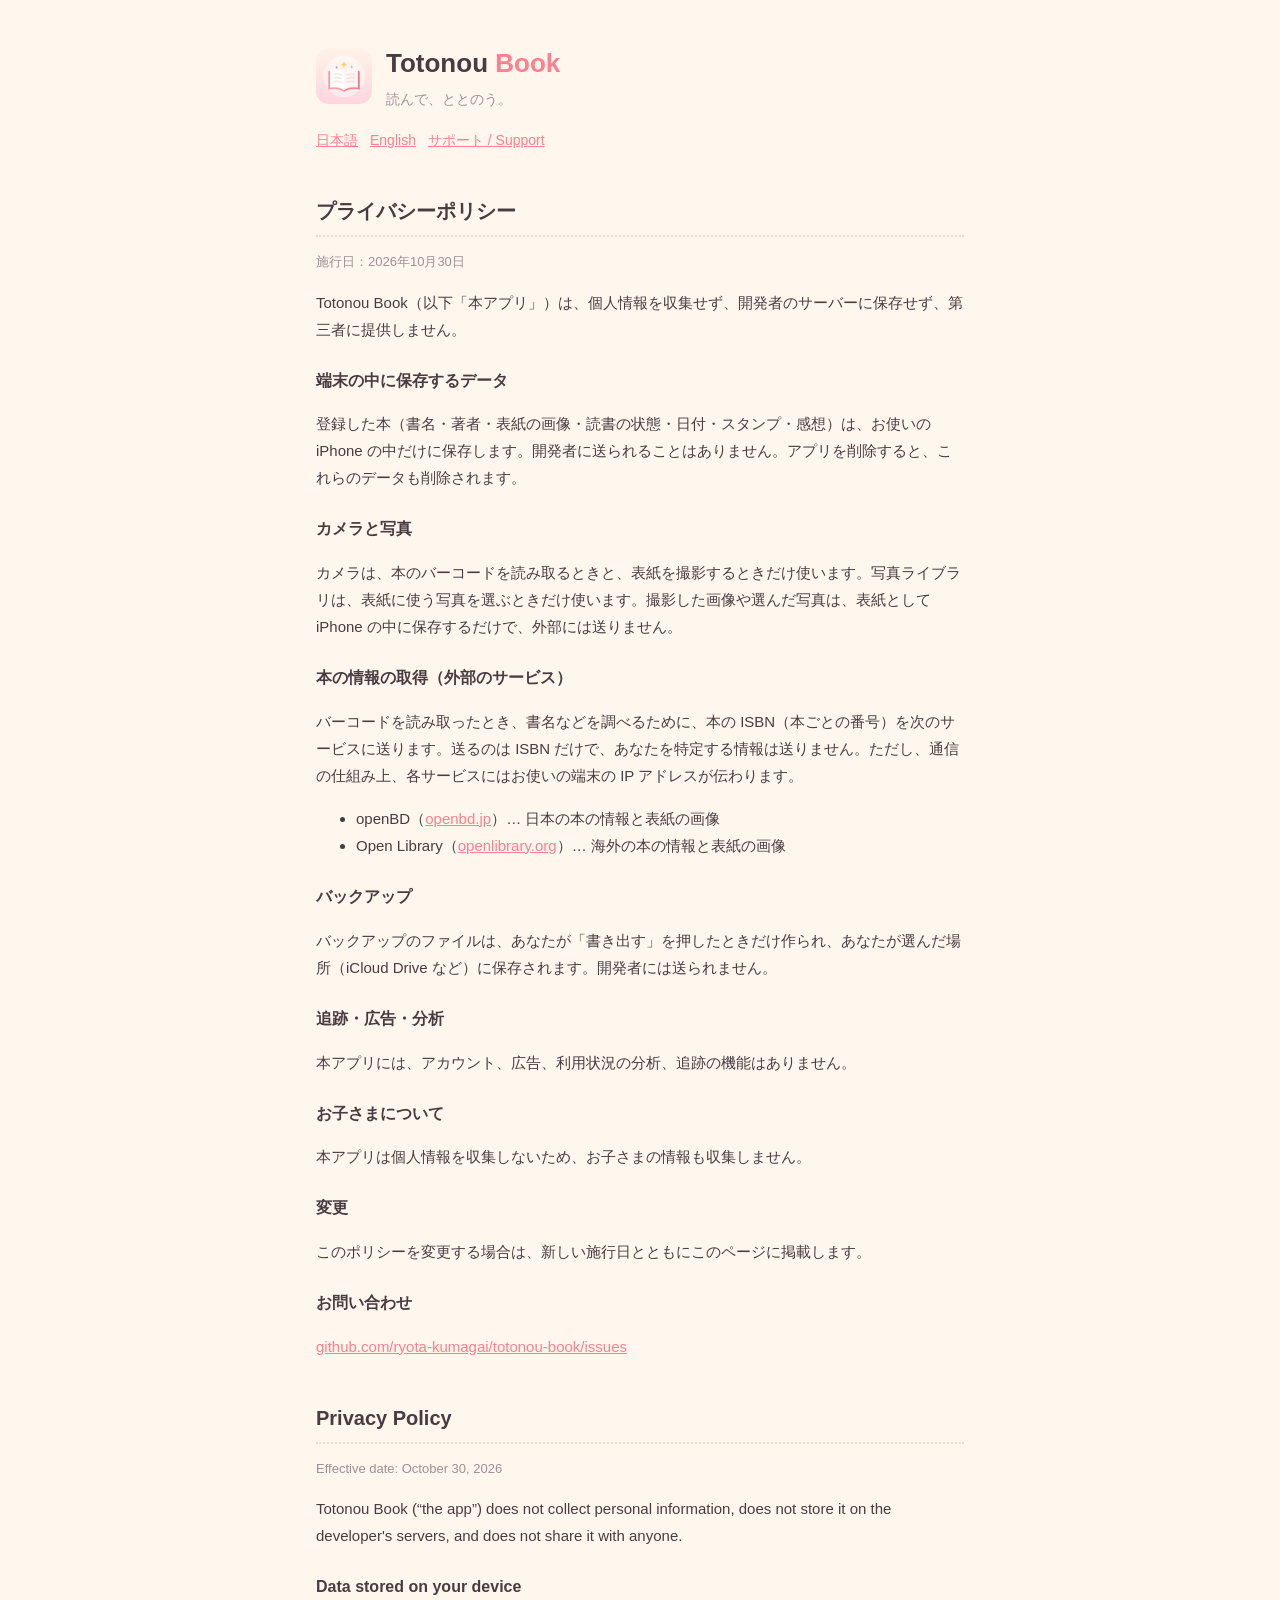
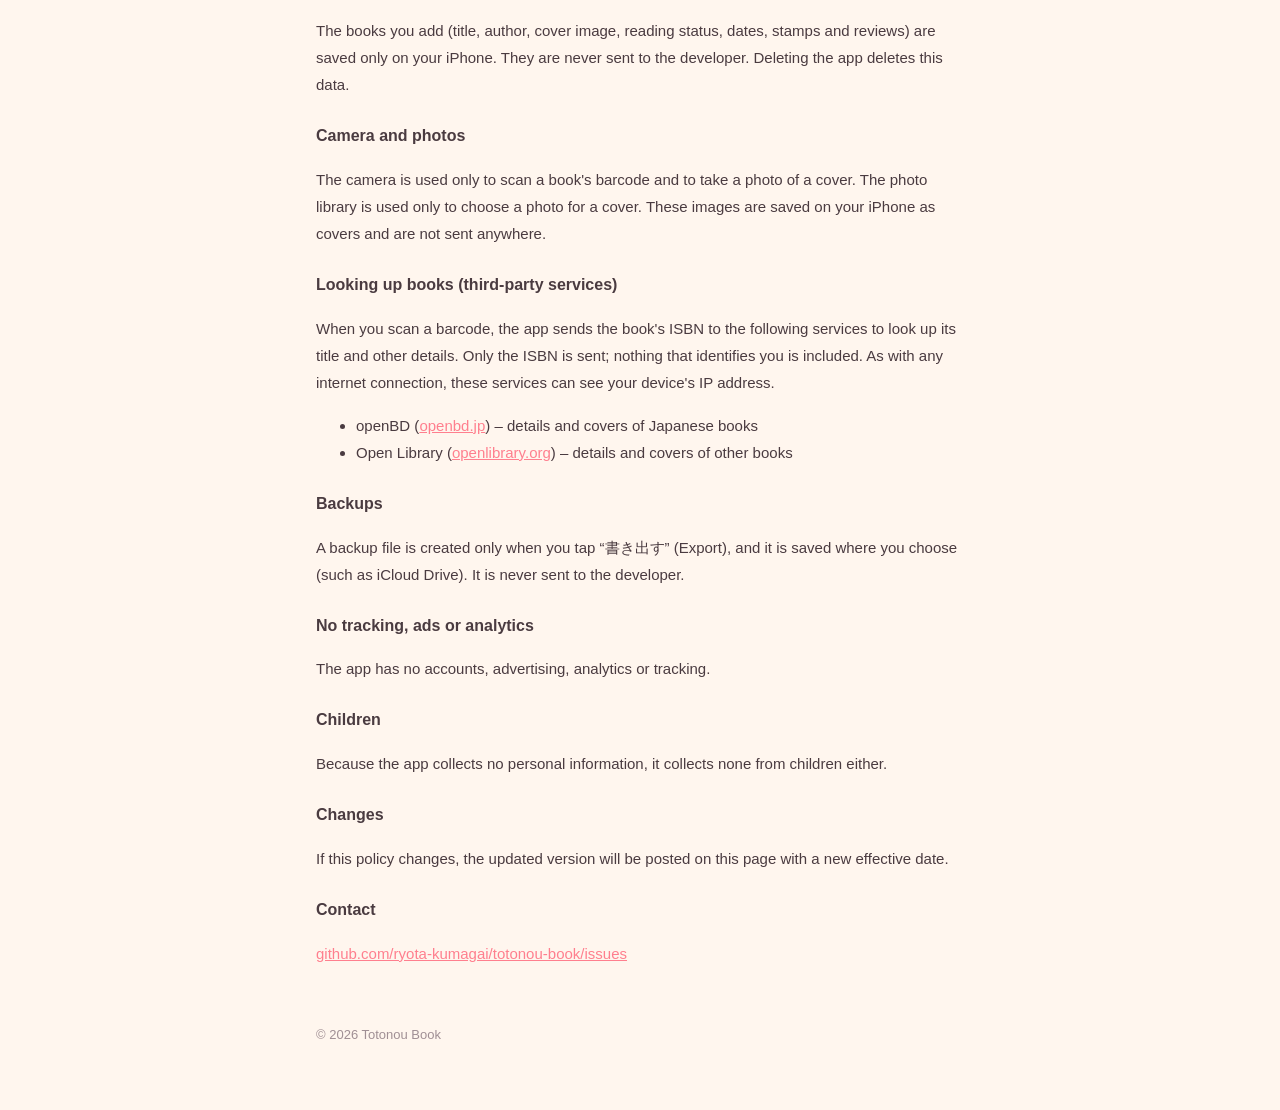
==== privacy.html @ 6d39fa49 "Add support and privacy policy pages" ====
<!doctype html>
<html lang="ja">
<head>
<meta charset="utf-8">
<meta name="viewport" content="width=device-width, initial-scale=1">
<title>Totonou Book – プライバシーポリシー / Privacy Policy</title>
<link rel="stylesheet" href="style.css">
</head>
<body>
<main>
  <header>
    <img class="icon" src="icon.png" alt="">
    <div><h1>Totonou <span>Book</span></h1><p class="tagline">読んで、ととのう。</p></div>
  </header>
  <nav><a href="#ja">日本語</a><a href="#en">English</a><a href="index.html">サポート / Support</a></nav>

  <section id="ja">
    <h2>プライバシーポリシー</h2>
    <p class="note">施行日：2026年10月30日</p>
    <p>Totonou Book（以下「本アプリ」）は、個人情報を収集せず、開発者のサーバーに保存せず、第三者に提供しません。</p>
    <h3>端末の中に保存するデータ</h3>
    <p>登録した本（書名・著者・表紙の画像・読書の状態・日付・スタンプ・感想）は、お使いの iPhone の中だけに保存します。開発者に送られることはありません。アプリを削除すると、これらのデータも削除されます。</p>
    <h3>カメラと写真</h3>
    <p>カメラは、本のバーコードを読み取るときと、表紙を撮影するときだけ使います。写真ライブラリは、表紙に使う写真を選ぶときだけ使います。撮影した画像や選んだ写真は、表紙として iPhone の中に保存するだけで、外部には送りません。</p>
    <h3>本の情報の取得（外部のサービス）</h3>
    <p>バーコードを読み取ったとき、書名などを調べるために、本の ISBN（本ごとの番号）を次のサービスに送ります。送るのは ISBN だけで、あなたを特定する情報は送りません。ただし、通信の仕組み上、各サービスにはお使いの端末の IP アドレスが伝わります。</p>
    <ul>
      <li>openBD（<a href="https://openbd.jp/">openbd.jp</a>）… 日本の本の情報と表紙の画像</li>
      <li>Open Library（<a href="https://openlibrary.org/">openlibrary.org</a>）… 海外の本の情報と表紙の画像</li>
    </ul>
    <h3>バックアップ</h3>
    <p>バックアップのファイルは、あなたが「書き出す」を押したときだけ作られ、あなたが選んだ場所（iCloud Drive など）に保存されます。開発者には送られません。</p>
    <h3>追跡・広告・分析</h3>
    <p>本アプリには、アカウント、広告、利用状況の分析、追跡の機能はありません。</p>
    <h3>お子さまについて</h3>
    <p>本アプリは個人情報を収集しないため、お子さまの情報も収集しません。</p>
    <h3>変更</h3>
    <p>このポリシーを変更する場合は、新しい施行日とともにこのページに掲載します。</p>
    <h3>お問い合わせ</h3>
    <p><a href="https://github.com/ryota-kumagai/totonou-book/issues">github.com/ryota-kumagai/totonou-book/issues</a></p>
  </section>

  <section id="en" lang="en">
    <h2>Privacy Policy</h2>
    <p class="note">Effective date: October 30, 2026</p>
    <p>Totonou Book (“the app”) does not collect personal information, does not store it on the developer's servers, and does not share it with anyone.</p>
    <h3>Data stored on your device</h3>
    <p>The books you add (title, author, cover image, reading status, dates, stamps and reviews) are saved only on your iPhone. They are never sent to the developer. Deleting the app deletes this data.</p>
    <h3>Camera and photos</h3>
    <p>The camera is used only to scan a book's barcode and to take a photo of a cover. The photo library is used only to choose a photo for a cover. These images are saved on your iPhone as covers and are not sent anywhere.</p>
    <h3>Looking up books (third-party services)</h3>
    <p>When you scan a barcode, the app sends the book's ISBN to the following services to look up its title and other details. Only the ISBN is sent; nothing that identifies you is included. As with any internet connection, these services can see your device's IP address.</p>
    <ul>
      <li>openBD (<a href="https://openbd.jp/">openbd.jp</a>) – details and covers of Japanese books</li>
      <li>Open Library (<a href="https://openlibrary.org/">openlibrary.org</a>) – details and covers of other books</li>
    </ul>
    <h3>Backups</h3>
    <p>A backup file is created only when you tap “書き出す” (Export), and it is saved where you choose (such as iCloud Drive). It is never sent to the developer.</p>
    <h3>No tracking, ads or analytics</h3>
    <p>The app has no accounts, advertising, analytics or tracking.</p>
    <h3>Children</h3>
    <p>Because the app collects no personal information, it collects none from children either.</p>
    <h3>Changes</h3>
    <p>If this policy changes, the updated version will be posted on this page with a new effective date.</p>
    <h3>Contact</h3>
    <p><a href="https://github.com/ryota-kumagai/totonou-book/issues">github.com/ryota-kumagai/totonou-book/issues</a></p>
  </section>

  <footer>© 2026 Totonou Book</footer>
</main>
</body>
</html>
---- style.css ----
:root { --bg: #fff6ee; --card: #ffffff; --text: #4a3b40; --sub: #a08f94; --accent: #ff7f8e; --line: #f3d9c9; }
* { box-sizing: border-box; }
body { margin: 0; background: var(--bg); color: var(--text);
  font-family: -apple-system, "Hiragino Maru Gothic ProN", "Hiragino Sans", "Noto Sans JP", sans-serif; line-height: 1.8; }
main { max-width: 680px; margin: 0 auto; padding: 40px 16px 64px; }
header { display: flex; align-items: center; gap: 14px; margin-bottom: 8px; }
.icon { width: 56px; height: 56px; border-radius: 13px; flex: none; }
h1 { font-size: 26px; margin: 0; }
h1 span { color: var(--accent); }
.tagline { color: var(--sub); font-size: 14px; margin: 0; }
h2 { font-size: 20px; margin: 40px 0 8px; padding-bottom: 6px; border-bottom: 2px dotted var(--line); }
h3 { font-size: 16px; margin: 24px 0 4px; }
p, li { font-size: 15px; }
a { color: var(--accent); }
nav { font-size: 14px; color: var(--sub); margin: 16px 0 24px; }
nav a { margin-right: 12px; }
.note { color: var(--sub); font-size: 13px; }
footer { margin-top: 56px; color: var(--sub); font-size: 13px; }
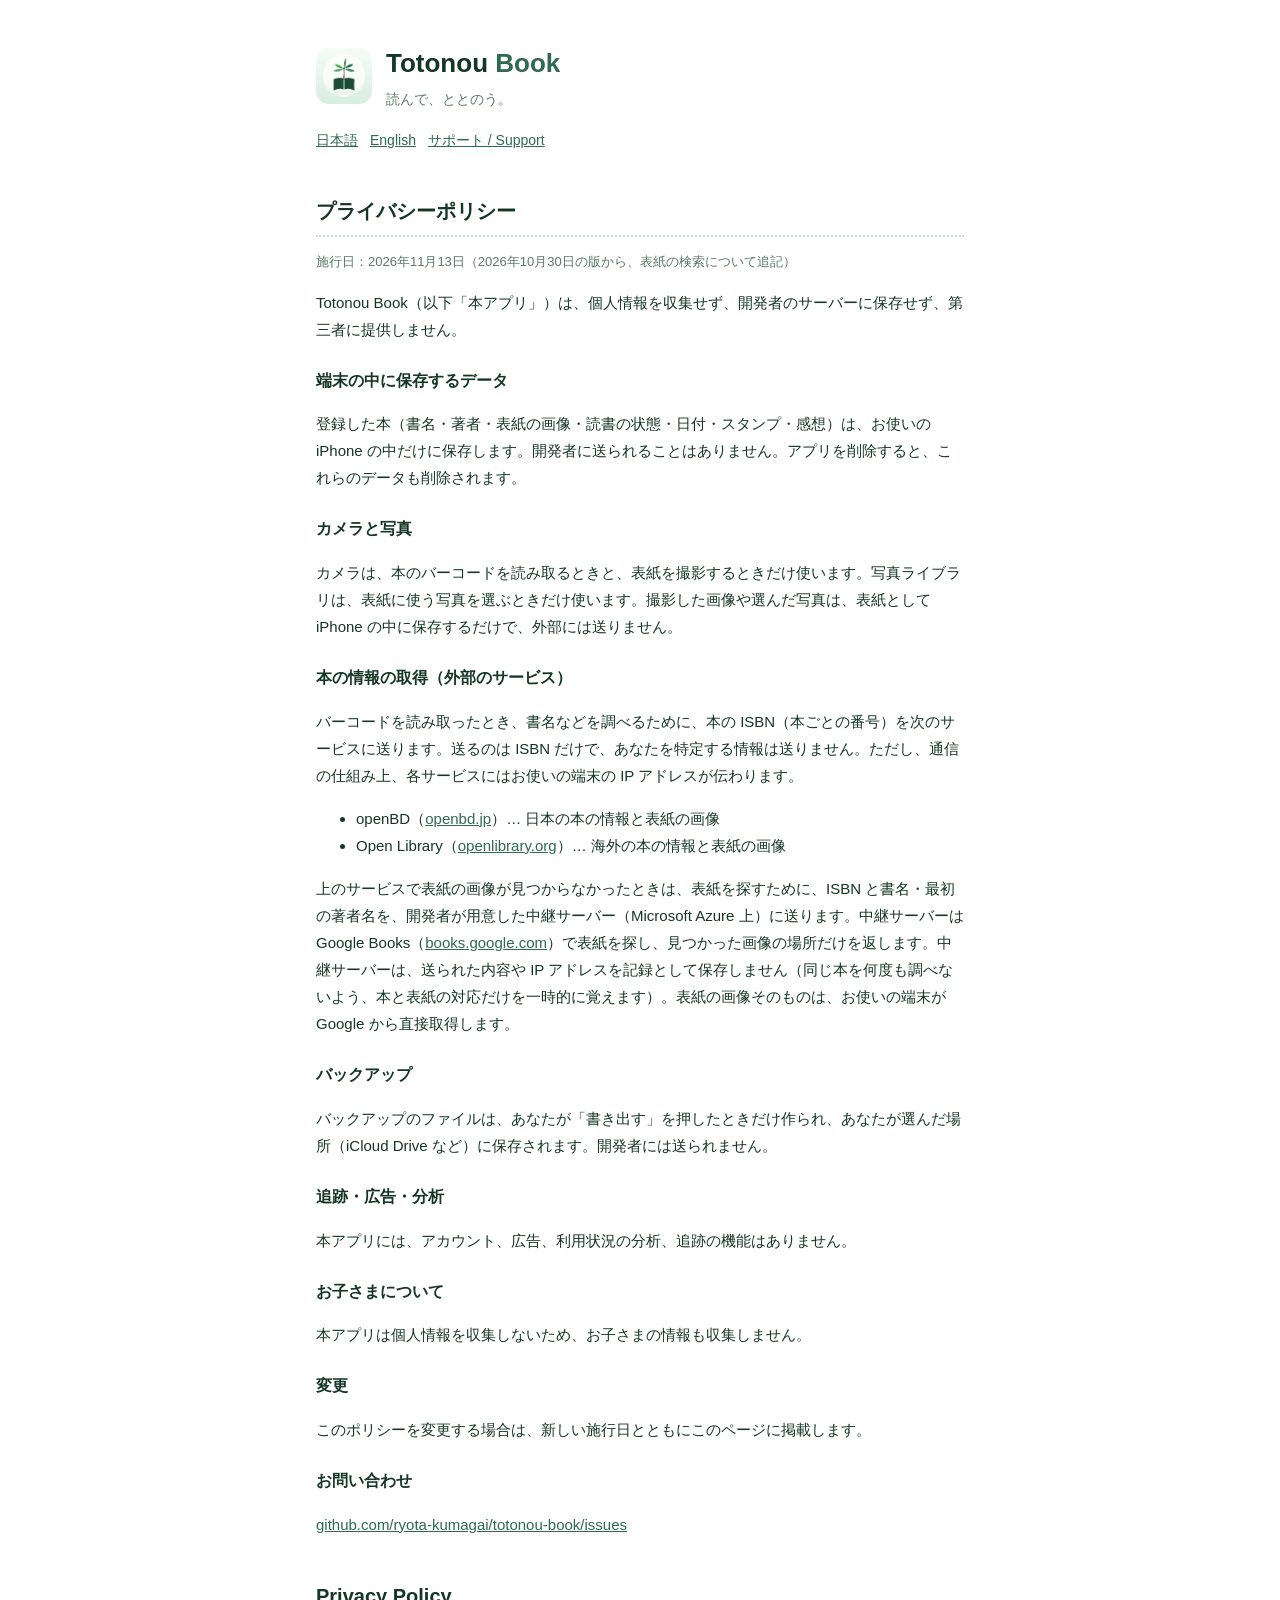
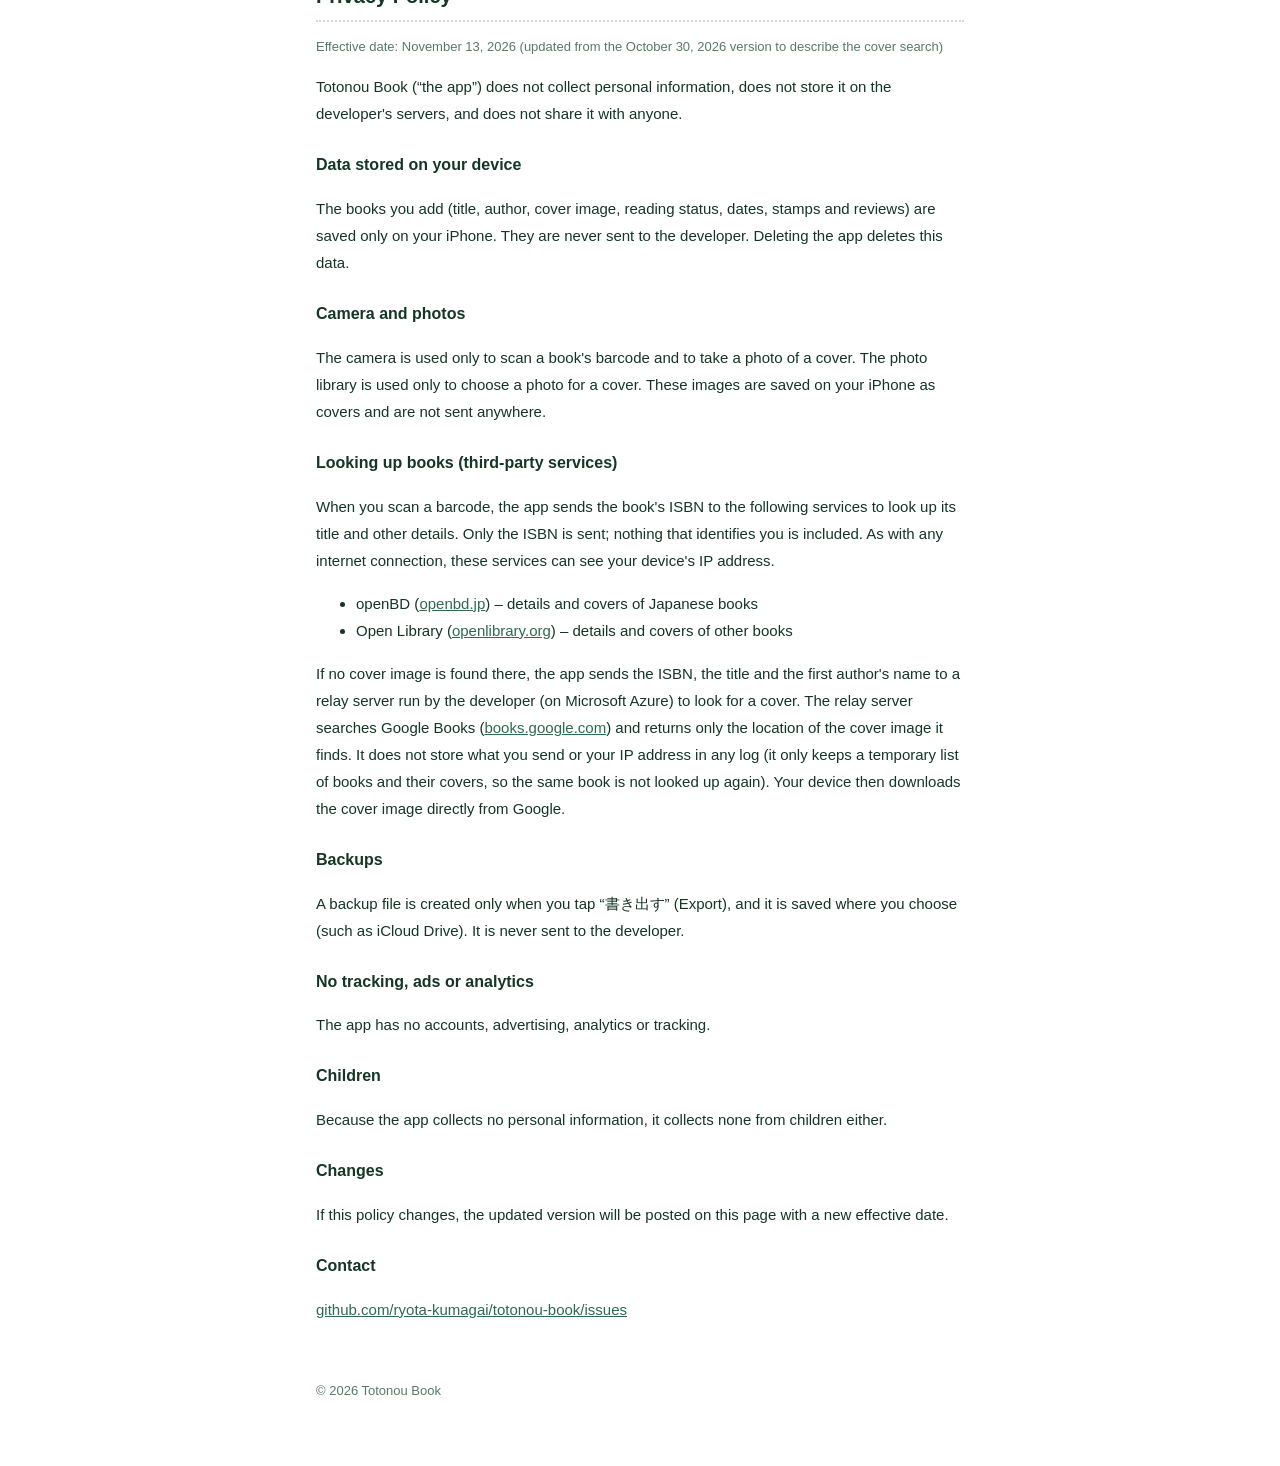
==== commit 795506d2: "Update design and add cover search to privacy policy" ====
--- a/privacy.html
+++ b/privacy.html
@@ -16,7 +16,7 @@
 
   <section id="ja">
     <h2>プライバシーポリシー</h2>
-    <p class="note">施行日：2026年10月30日</p>
+    <p class="note">施行日：2026年11月13日（2026年10月30日の版から、表紙の検索について追記）</p>
     <p>Totonou Book（以下「本アプリ」）は、個人情報を収集せず、開発者のサーバーに保存せず、第三者に提供しません。</p>
     <h3>端末の中に保存するデータ</h3>
     <p>登録した本（書名・著者・表紙の画像・読書の状態・日付・スタンプ・感想）は、お使いの iPhone の中だけに保存します。開発者に送られることはありません。アプリを削除すると、これらのデータも削除されます。</p>
@@ -28,6 +28,7 @@
       <li>openBD（<a href="https://openbd.jp/">openbd.jp</a>）… 日本の本の情報と表紙の画像</li>
       <li>Open Library（<a href="https://openlibrary.org/">openlibrary.org</a>）… 海外の本の情報と表紙の画像</li>
     </ul>
+    <p>上のサービスで表紙の画像が見つからなかったときは、表紙を探すために、ISBN と書名・最初の著者名を、開発者が用意した中継サーバー（Microsoft Azure 上）に送ります。中継サーバーは Google Books（<a href="https://books.google.com/">books.google.com</a>）で表紙を探し、見つかった画像の場所だけを返します。中継サーバーは、送られた内容や IP アドレスを記録として保存しません（同じ本を何度も調べないよう、本と表紙の対応だけを一時的に覚えます）。表紙の画像そのものは、お使いの端末が Google から直接取得します。</p>
     <h3>バックアップ</h3>
     <p>バックアップのファイルは、あなたが「書き出す」を押したときだけ作られ、あなたが選んだ場所（iCloud Drive など）に保存されます。開発者には送られません。</p>
     <h3>追跡・広告・分析</h3>
@@ -42,7 +43,7 @@
 
   <section id="en" lang="en">
     <h2>Privacy Policy</h2>
-    <p class="note">Effective date: October 30, 2026</p>
+    <p class="note">Effective date: November 13, 2026 (updated from the October 30, 2026 version to describe the cover search)</p>
     <p>Totonou Book (“the app”) does not collect personal information, does not store it on the developer's servers, and does not share it with anyone.</p>
     <h3>Data stored on your device</h3>
     <p>The books you add (title, author, cover image, reading status, dates, stamps and reviews) are saved only on your iPhone. They are never sent to the developer. Deleting the app deletes this data.</p>
@@ -54,6 +55,7 @@
       <li>openBD (<a href="https://openbd.jp/">openbd.jp</a>) – details and covers of Japanese books</li>
       <li>Open Library (<a href="https://openlibrary.org/">openlibrary.org</a>) – details and covers of other books</li>
     </ul>
+    <p>If no cover image is found there, the app sends the ISBN, the title and the first author's name to a relay server run by the developer (on Microsoft Azure) to look for a cover. The relay server searches Google Books (<a href="https://books.google.com/">books.google.com</a>) and returns only the location of the cover image it finds. It does not store what you send or your IP address in any log (it only keeps a temporary list of books and their covers, so the same book is not looked up again). Your device then downloads the cover image directly from Google.</p>
     <h3>Backups</h3>
     <p>A backup file is created only when you tap “書き出す” (Export), and it is saved where you choose (such as iCloud Drive). It is never sent to the developer.</p>
     <h3>No tracking, ads or analytics</h3>
--- a/style.css
+++ b/style.css
@@ -1,7 +1,7 @@
-:root { --bg: #fff6ee; --card: #ffffff; --text: #4a3b40; --sub: #a08f94; --accent: #ff7f8e; --line: #f3d9c9; }
+:root { --bg: #ffffff; --card: #effdf1; --text: #143625; --sub: #587a66; --accent: #2d6a4f; --line: #d0ded2; }
 * { box-sizing: border-box; }
 body { margin: 0; background: var(--bg); color: var(--text);
-  font-family: -apple-system, "Hiragino Maru Gothic ProN", "Hiragino Sans", "Noto Sans JP", sans-serif; line-height: 1.8; }
+  font-family: -apple-system, "Hiragino Sans", "Noto Sans JP", sans-serif; line-height: 1.8; }
 main { max-width: 680px; margin: 0 auto; padding: 40px 16px 64px; }
 header { display: flex; align-items: center; gap: 14px; margin-bottom: 8px; }
 .icon { width: 56px; height: 56px; border-radius: 13px; flex: none; }
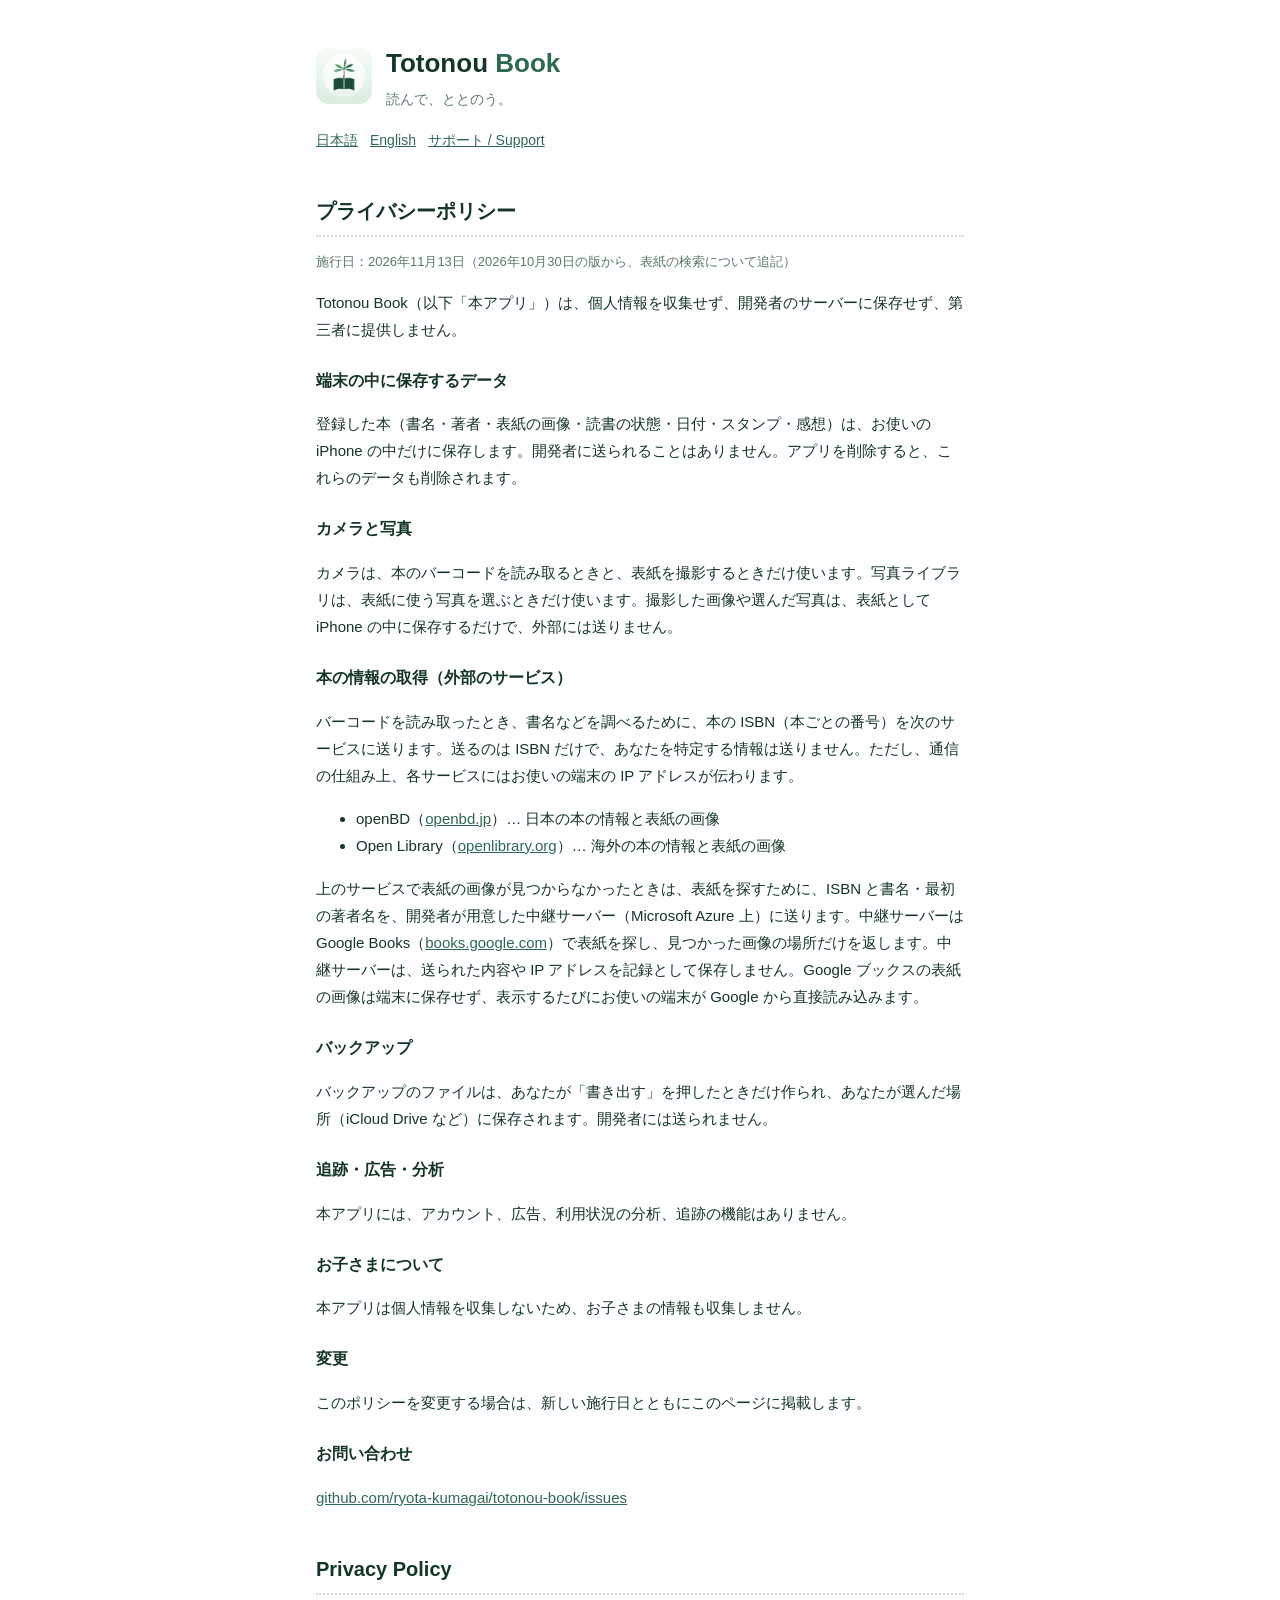
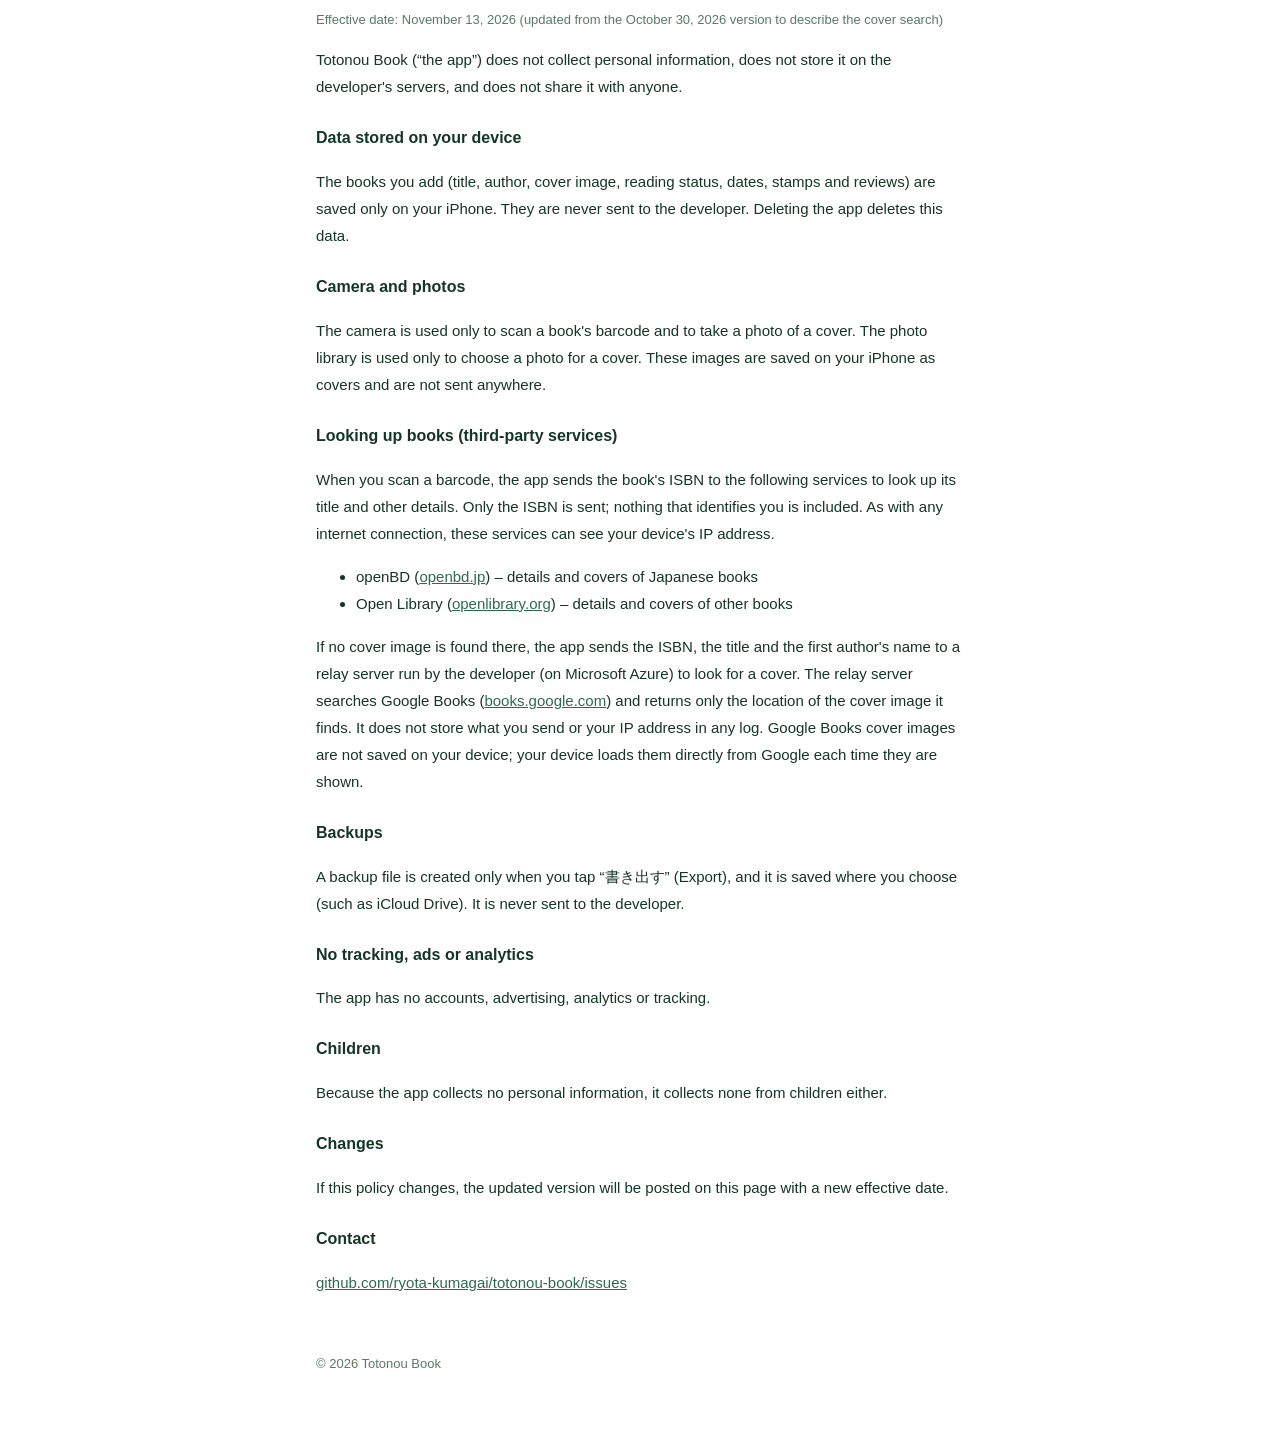
==== commit 68ac0d82: "Privacy policy: Google Books covers are not stored" ====
--- a/privacy.html
+++ b/privacy.html
@@ -28,7 +28,7 @@
       <li>openBD（<a href="https://openbd.jp/">openbd.jp</a>）… 日本の本の情報と表紙の画像</li>
       <li>Open Library（<a href="https://openlibrary.org/">openlibrary.org</a>）… 海外の本の情報と表紙の画像</li>
     </ul>
-    <p>上のサービスで表紙の画像が見つからなかったときは、表紙を探すために、ISBN と書名・最初の著者名を、開発者が用意した中継サーバー（Microsoft Azure 上）に送ります。中継サーバーは Google Books（<a href="https://books.google.com/">books.google.com</a>）で表紙を探し、見つかった画像の場所だけを返します。中継サーバーは、送られた内容や IP アドレスを記録として保存しません（同じ本を何度も調べないよう、本と表紙の対応だけを一時的に覚えます）。表紙の画像そのものは、お使いの端末が Google から直接取得します。</p>
+    <p>上のサービスで表紙の画像が見つからなかったときは、表紙を探すために、ISBN と書名・最初の著者名を、開発者が用意した中継サーバー（Microsoft Azure 上）に送ります。中継サーバーは Google Books（<a href="https://books.google.com/">books.google.com</a>）で表紙を探し、見つかった画像の場所だけを返します。中継サーバーは、送られた内容や IP アドレスを記録として保存しません。Google ブックスの表紙の画像は端末に保存せず、表示するたびにお使いの端末が Google から直接読み込みます。</p>
     <h3>バックアップ</h3>
     <p>バックアップのファイルは、あなたが「書き出す」を押したときだけ作られ、あなたが選んだ場所（iCloud Drive など）に保存されます。開発者には送られません。</p>
     <h3>追跡・広告・分析</h3>
@@ -55,7 +55,7 @@
       <li>openBD (<a href="https://openbd.jp/">openbd.jp</a>) – details and covers of Japanese books</li>
       <li>Open Library (<a href="https://openlibrary.org/">openlibrary.org</a>) – details and covers of other books</li>
     </ul>
-    <p>If no cover image is found there, the app sends the ISBN, the title and the first author's name to a relay server run by the developer (on Microsoft Azure) to look for a cover. The relay server searches Google Books (<a href="https://books.google.com/">books.google.com</a>) and returns only the location of the cover image it finds. It does not store what you send or your IP address in any log (it only keeps a temporary list of books and their covers, so the same book is not looked up again). Your device then downloads the cover image directly from Google.</p>
+    <p>If no cover image is found there, the app sends the ISBN, the title and the first author's name to a relay server run by the developer (on Microsoft Azure) to look for a cover. The relay server searches Google Books (<a href="https://books.google.com/">books.google.com</a>) and returns only the location of the cover image it finds. It does not store what you send or your IP address in any log. Google Books cover images are not saved on your device; your device loads them directly from Google each time they are shown.</p>
     <h3>Backups</h3>
     <p>A backup file is created only when you tap “書き出す” (Export), and it is saved where you choose (such as iCloud Drive). It is never sent to the developer.</p>
     <h3>No tracking, ads or analytics</h3>
